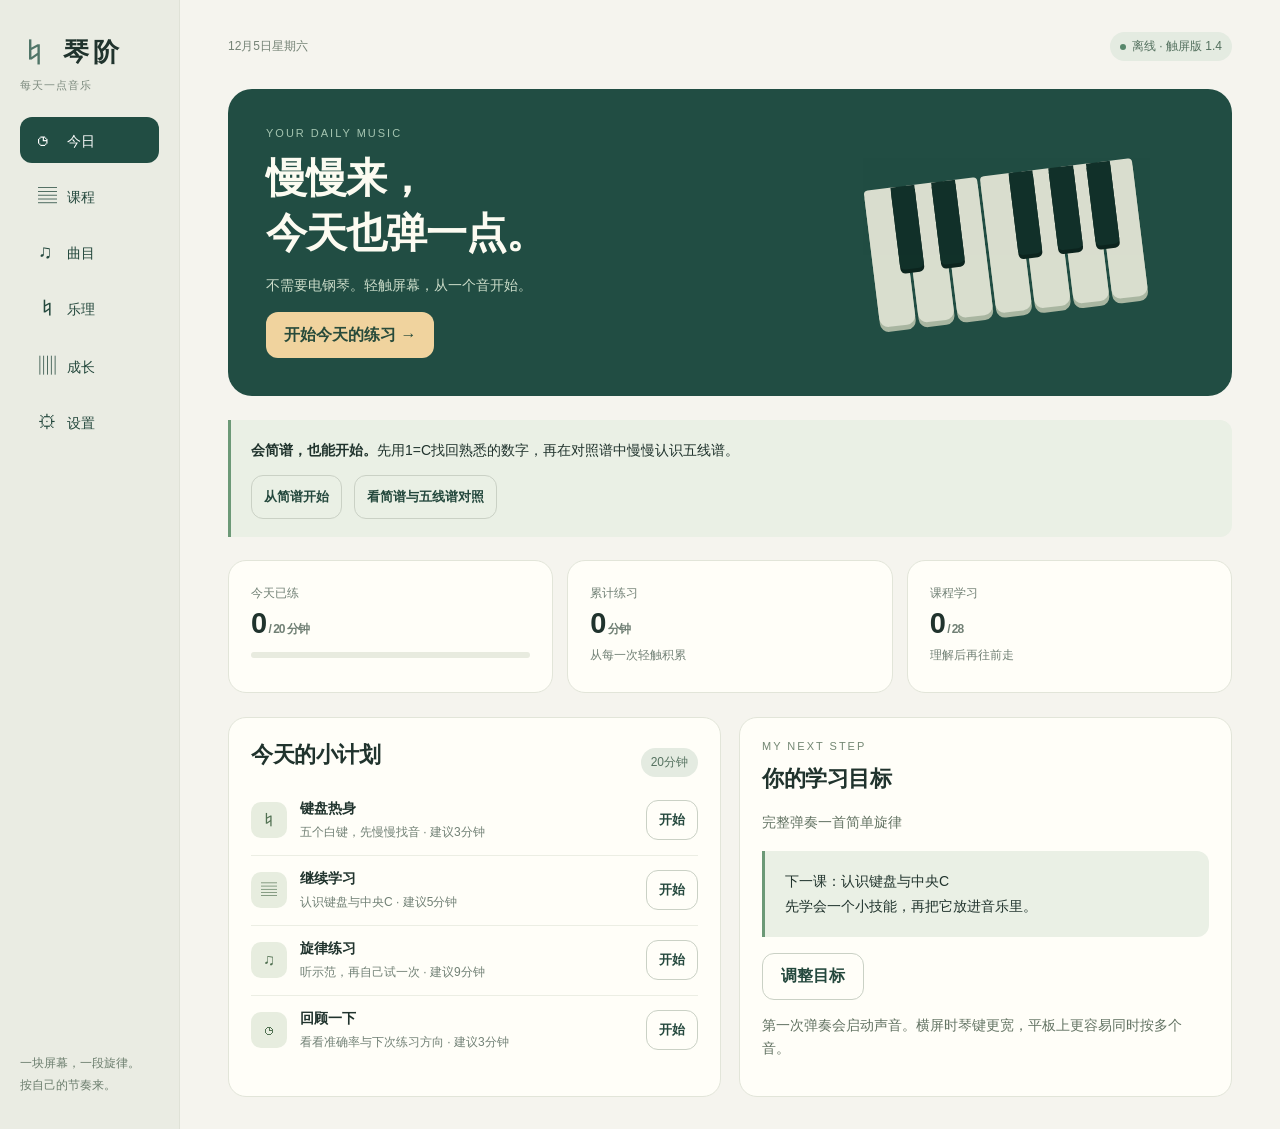
==== ios/Web/index.html @ ae4d6d0a "Add offline iPad app and unsigned IPA cloud build" ====
<!doctype html>
<html lang="zh-CN">
<head>
  <meta charset="UTF-8">
  <meta http-equiv="Content-Security-Policy" content="default-src 'self'; script-src 'self'; style-src 'self' 'unsafe-inline'; img-src 'self' data:; media-src 'self' blob:; connect-src 'none'; object-src 'none'; base-uri 'none'; form-action 'none'">
  <meta name="viewport" content="width=device-width, initial-scale=1, viewport-fit=cover">
  <meta name="theme-color" content="#214d43">
  <title>琴阶 · 每天一点音乐</title>
  <link rel="stylesheet" href="style.css">
</head>
<body>
  <div id="app"></div>
  <div id="toast" role="status" aria-live="polite"></div>
  <script src="core.js"></script>
  <script src="notation.js"></script>
  <script src="content.js"></script>
  <script src="teaching.js"></script>
  <script src="repertoire.js"></script>
  <script src="audio.js"></script>
  <script src="library.js"></script>
  <script src="app.js"></script>
</body>
</html>
---- ios/Web/style.css ----
@font-face{font-family:system;src:local('Noto Sans CJK SC')}*{box-sizing:border-box}html,body{margin:0;min-height:100%;background:#f5f4ee;color:#20332d;font-family:system,-apple-system,"Segoe UI",sans-serif}button,input,select{font:inherit}button{cursor:pointer;border:0;touch-action:manipulation}button:disabled{opacity:.45;cursor:default}button:focus-visible,a:focus-visible{outline:3px solid #e3a658;outline-offset:3px}button,input,select{border-radius:12px}button{padding:12px 18px;background:#e7eae1;color:#24483d;font-weight:600;min-height:46px}button.primary{background:#214d43;color:#fff}button.outline{background:transparent;border:1px solid #cad1c5}button.small{padding:9px 12px;min-height:40px;font-size:13px}button.active{background:#214d43;color:#fff}button.danger{color:#ab4036;background:#fceae6}input,select{padding:12px;background:#fff;border:1px solid #d3d8cb;color:#20332d}input[type=range]{padding:0;accent-color:#214d43;min-width:100px}h1,h2,h3,p{margin-top:0}h1{font-size:clamp(26px,3.2vw,42px);font-weight:650;letter-spacing:-1px;margin-bottom:12px}h2{font-size:22px;letter-spacing:-.5px;margin-bottom:16px}h3{font-size:17px;margin-bottom:8px}p{line-height:1.8}small,.muted{color:#718075}small{font-size:12px}.shell{display:grid;grid-template-columns:180px minmax(0,1fr);min-height:100vh}.sidebar{background:#eaece3;border-right:1px solid #dfe2d7;padding:32px 20px;display:flex;flex-direction:column;gap:24px}.brand{font-size:26px;letter-spacing:4px;font-weight:700;display:flex;align-items:center;gap:9px}.brand span{font-size:30px;font-weight:400;color:#507568}.brand-sub{font-size:11px;margin-top:5px;color:#7c8a7e;letter-spacing:1px}.nav{display:flex;flex-direction:column;gap:8px}.nav button{text-align:left;background:transparent;font-size:14px;font-weight:500}.nav button.active{background:#214d43;color:#fff}.nav-icon{font-size:19px;display:inline-block;width:29px}.side-note{margin-top:auto;font-size:12px;line-height:1.9;color:#6c7e6e}.main{padding:28px 36px;min-width:0;max-width:1500px;width:100%;margin:auto}.topline{display:flex;align-items:center;justify-content:space-between;margin-bottom:28px;font-size:12px;color:#748275}.tag{display:inline-flex;align-items:center;gap:6px;padding:6px 10px;border-radius:25px;background:#e4ebe1;font-size:12px;color:#54715f}.dot{width:6px;height:6px;border-radius:50%;background:#57876b}.eyebrow{font-size:11px;letter-spacing:2px;color:#738773;margin-bottom:12px}.row{display:flex;align-items:center;gap:12px;flex-wrap:wrap}.between{justify-content:space-between}.hero{background:#214d43;color:#fcfbf1;border-radius:24px;padding:32px;display:grid;grid-template-columns:1.4fr 1fr;gap:24px;margin-bottom:24px;overflow:hidden}.hero p{color:#cbdcc9;font-size:14px}.hero .eyebrow{color:#a5c5b1}.hero button{background:#f0d39e;color:#284b3b}.mini-piano{height:138px;max-width:270px;align-self:center;position:relative;display:flex;gap:3px;transform:rotate(-7deg);margin:20px auto;width:100%;opacity:.9}.mini-piano i{height:100%;background:#eeeede;flex:1;border-radius:4px 4px 9px 9px;box-shadow:0 5px 0 #b8c2ac}.mini-piano b{position:absolute;top:0;width:9%;height:60%;background:#102e27;border-radius:0 0 5px 5px;box-shadow:0 4px 0 #0a211b}.stats{display:grid;grid-template-columns:repeat(3,1fr);gap:14px;margin-bottom:24px}.stat,.card{background:#fffef8;border:1px solid #e2e5d9;border-radius:18px;padding:22px}.stat strong{display:block;font-size:29px;letter-spacing:-1px;margin:5px 0}.stat span{font-size:12px;color:#718075}.grid{display:grid;grid-template-columns:repeat(2,minmax(0,1fr));gap:18px}.grid.three{grid-template-columns:repeat(3,minmax(0,1fr))}.card p{font-size:14px;color:#637363;margin-bottom:15px}.task{display:flex;align-items:center;gap:13px;padding:14px 0;border-bottom:1px solid #eceee4}.task:last-child{border:0}.task-icon{width:36px;height:36px;background:#e7eddf;border-radius:10px;display:grid;place-items:center;color:#517152}.task-text{flex:1}.task-text b{font-size:14px;display:block;margin-bottom:4px}.section-title{display:flex;justify-content:space-between;align-items:center;margin:30px 0 15px}.section-title h2{margin:0}.progress{height:6px;background:#e8ebdf;border-radius:10px;overflow:hidden;margin:12px 0}.progress div{background:#6e9575;height:100%;border-radius:10px}.badge{display:inline-block;font-size:11px;padding:5px 8px;border-radius:7px;background:#eeeedd;color:#657557;margin-bottom:12px}.badge.done{background:#deebdf;color:#396c4d}.lesson-grid{display:grid;grid-template-columns:repeat(3,minmax(0,1fr));gap:14px}.lesson-card{display:flex;flex-direction:column}.lesson-card p{flex:1}.lesson-card button{align-self:flex-start}.reading{max-width:860px}.reading .card{margin:18px 0}.reading li{margin:12px 0;line-height:1.8;font-size:15px}.callout{padding:18px 20px;background:#eaf0e5;border-left:3px solid #6c9977;border-radius:0 12px 12px 0;margin:16px 0;font-size:14px;line-height:1.8}.tabs{display:flex;gap:8px;flex-wrap:wrap;margin:20px 0}.tabs button{font-size:13px}.practice-head{display:flex;gap:14px;justify-content:space-between;align-items:flex-start;margin-bottom:12px}.practice-head h1{font-size:27px;margin:7px 0}.practice-options{display:flex;gap:14px;align-items:center;flex-wrap:wrap;background:#fffef8;border:1px solid #e2e5d9;border-radius:14px;padding:13px 18px;margin:16px 0}.practice-options label{font-size:13px;display:flex;align-items:center;gap:8px}.score-panel{background:#fffef8;border:1px solid #e0e5d7;border-radius:20px;padding:18px;min-height:205px}.score-scroll{overflow:auto;padding:8px 0;scrollbar-width:thin}.score-scroll svg{display:block;min-width:100%;height:150px}.feedback{display:flex;justify-content:space-between;align-items:center;gap:10px;padding:12px 0 0;border-top:1px solid #edf0e5;font-size:14px;min-height:49px}.feedback strong{color:#2e6a4d}.feedback.error strong{color:#af6039}.keyboard-wrap{background:#dce3d6;border-radius:18px;padding:12px;margin:16px 0;touch-action:none;user-select:none;-webkit-user-select:none}.keyboard-toolbar{display:flex;justify-content:space-between;align-items:center;gap:8px;margin-bottom:10px;font-size:12px;color:#5b725f}.keyboard{height:clamp(160px,23vh,255px);position:relative;display:flex;gap:3px;touch-action:none}.key{padding:0;min-height:0;position:relative;display:flex;justify-content:center;align-items:flex-end;font-weight:400;touch-action:none;user-select:none;-webkit-user-select:none;-webkit-tap-highlight-color:transparent}.white{flex:1;background:linear-gradient(#fffef9,#f5f4e9);border-radius:3px 3px 9px 9px;color:#7a8271;border-bottom:5px solid #c2ccbb}.black{position:absolute;top:0;height:61%;width:4.8%;background:linear-gradient(#33483c,#1b3027);border-radius:0 0 6px 6px;color:#b8cabc;z-index:2;border-bottom:4px solid #10251b}.key span{padding-bottom:13px;font-size:12px;pointer-events:none}.black span{font-size:9px}.key.target{background:linear-gradient(#e0edcb,#c9deb4)}.black.target{background:linear-gradient(#5d8360,#385b3f)}.key.pressed{background:#dfb67b!important;border-bottom-color:#b98b52;transform:translateY(2px)}.transport{display:flex;justify-content:center;gap:10px;flex-wrap:wrap;margin:14px 0}.practice-tip{text-align:center;font-size:12px;color:#7a8979}.note-chip{display:inline-block;padding:6px 10px;background:#e8eddf;border-radius:8px;margin:3px;color:#355441;font-size:13px}.heatmap{display:grid;grid-template-columns:repeat(7,1fr);gap:7px;margin:16px 0}.day{aspect-ratio:1;border-radius:7px;background:#edf0e5;display:flex;flex-direction:column;align-items:center;justify-content:center;color:#809076;font-size:11px;gap:3px}.day.played{background:#c8dcbd;color:#31583a}.day.today{outline:2px solid #426f4e;outline-offset:1px}.history-item{padding:14px 0;border-bottom:1px solid #edf0e5;font-size:14px}.history-item small{display:block;margin-top:5px}.field{display:flex;flex-direction:column;gap:9px;margin:20px 0;font-size:14px}.quiz-options{display:flex;flex-wrap:wrap;gap:10px;margin:15px 0}.quiz-options button{min-width:90px}.result{background:#e7efdf;border:1px solid #cbdcc0;padding:22px;border-radius:16px;margin-top:14px}.result h2{margin-bottom:12px}.result p{margin:9px 0;font-size:14px}.empty{text-align:center;padding:24px;color:#798677}#toast{position:fixed;bottom:22px;left:50%;transform:translateX(-50%);background:#203e32;color:#fff;padding:13px 22px;border-radius:12px;z-index:20;max-width:90%;opacity:0;pointer-events:none;transition:opacity .15s;font-size:14px}#toast.show{opacity:1}.audio-note{font-size:12px;line-height:1.6;color:#7b8574;margin-top:14px}.lesson-number{font-size:24px;color:#91a489;margin-bottom:12px;font-weight:300}.footer-note{margin-top:24px;color:#82907c;font-size:12px;line-height:1.8}.knowledge-buttons button{font-size:13px}.settings-grid{max-width:780px}.filter-label{font-size:12px;color:#75836c;margin-right:6px}
@media(min-width:1200px){.main{padding:32px 48px}.keyboard{height:240px}.hero{padding:38px}}
@media(max-width:950px){.shell{grid-template-columns:85px minmax(0,1fr)}.sidebar{padding:25px 10px}.brand{font-size:20px;justify-content:center;letter-spacing:0}.brand span,.brand-sub,.side-note{display:none}.nav button{text-align:center;padding:12px 3px;font-size:11px}.nav-icon{display:block;margin:auto;width:auto;font-size:22px;margin-bottom:5px}.main{padding:22px}.lesson-grid{grid-template-columns:repeat(2,minmax(0,1fr))}.grid.three{grid-template-columns:repeat(2,minmax(0,1fr))}.hero{padding:25px}.keyboard{height:190px}}
@media(max-width:600px){.shell{display:block}.sidebar{position:fixed;bottom:0;left:0;right:0;height:68px;padding:6px;background:#eaece3;z-index:10;border-top:1px solid #d5dece}.brand{display:none}.nav{flex-direction:row;gap:2px;justify-content:space-around}.nav button{flex:1;min-height:54px;padding:4px;font-size:10px}.nav-icon{font-size:19px;margin-bottom:2px}.main{padding:18px 14px 85px}.topline{margin-bottom:20px}.hero{grid-template-columns:1fr;padding:23px}.mini-piano{display:none}.stats{gap:8px}.stat{padding:13px}.stat strong{font-size:24px}.grid,.grid.three,.lesson-grid{grid-template-columns:1fr}.keyboard-wrap{padding:8px}.keyboard{gap:2px;height:165px}.key span{font-size:9px}.black span{font-size:7px}.keyboard-toolbar{font-size:10px}.practice-head h1{font-size:23px}.practice-options{padding:12px;gap:9px}.practice-options label{font-size:12px}.transport button{padding:12px;font-size:12px}.score-panel{padding:12px}.feedback{font-size:12px}.card{padding:19px}}
@media(max-height:680px) and (min-width:601px){.main{padding-top:14px;padding-bottom:16px}.topline{margin-bottom:15px}.practice-options{margin:10px 0}.score-panel{min-height:165px;padding:10px 16px}.score-scroll svg{height:120px}.keyboard{height:155px}.keyboard-wrap{margin:10px 0}.transport{margin:9px 0}.practice-head h1{font-size:23px}}
.main{margin:0 auto}.practice-main .topline{display:none}
/* Keep notation readable while keeping the transport visible on a tablet. */
.practice-main .score-scroll svg{height:150px!important}
@media(max-height:680px) and (min-width:601px){.practice-main .score-scroll svg{height:110px!important}.practice-main .keyboard{height:130px!important}}
.notation-control{display:inline-flex;align-items:center;gap:8px;font-size:13px}.notation-control select{padding:9px;width:110px}.practice-options #mode{width:180px}.practice-options #range{width:108px}.practice-options #bpm{width:100px}.practice-options label{white-space:nowrap}.notation-help{font-size:12px;color:#66785c;line-height:1.6;margin:8px 3px}.score-name{display:block;font-size:11px;color:#7d8c71;padding:2px 10px}.score-pair{width:max-content;min-width:100%}.score-pair svg{min-width:0}.key-number{display:block;position:relative;font-size:17px;font-weight:600;line-height:1.1;margin:10px 0 6px}.key-number i,.key-number em{position:absolute;font-style:normal;left:0;right:0;text-align:center;font-size:15px;line-height:7px}.key-number i{top:-9px}.key-number em{bottom:-7px}.key span small{display:block;color:inherit;font-size:10px;opacity:.8}.black .key-number{font-size:12px}.black span small{font-size:8px}.question-block{padding:14px 0;border-bottom:1px solid #e8ecdF;margin-bottom:20px}.answer-explanation{padding:12px;border-radius:9px;background:#eef3e7;font-size:14px;line-height:1.8}.answer-explanation.correct{color:#396d48}.answer-explanation.retry{color:#96613f;background:#f9f0df}.mistake{color:#986448!important}.table-scroll{overflow:auto}.bridge-table{width:100%;border-collapse:collapse;font-size:14px;white-space:nowrap}.bridge-table th{text-align:left;color:#6c7d60;font-size:12px;background:#f0f3e8}.bridge-table th,.bridge-table td{padding:11px 12px;border-bottom:1px solid #e9eddf}.bridge-number{font-size:22px;color:#365b3e}.lesson-score{background:#f6f7ef;border-radius:12px;padding:8px}.lesson-score svg{height:160px}.lesson-score .score-pair svg{height:145px}.reading .card h2{font-size:20px}.settings-grid .notation-control{margin:15px 0 22px}.learning-intro{margin:0 0 23px}.reading .score-scroll{overscroll-behavior-x:contain}
@media(min-width:601px) and (max-height:900px){.practice-main.compare-mode .score-scroll svg{height:100px!important}.practice-main.compare-mode .keyboard{height:125px!important}.practice-main.compare-mode .notation-help{margin:5px 3px}.practice-main.compare-mode .practice-tip{font-size:11px}.practice-main.compare-mode .practice-options{gap:10px}}
@media(max-width:600px){.notation-control select{width:110px}.key-number{font-size:13px}.black .key-number{font-size:10px}.key span small{font-size:8px}.black span small{font-size:7px}.bridge-table th,.bridge-table td{padding:9px 7px}.practice-options #mode{width:176px}.practice-options{gap:9px}.score-pair svg{height:130px!important}}
@media(min-width:601px) and (max-height:900px){.practice-main{padding:14px 24px}.practice-main .practice-head .eyebrow{display:none}.practice-main .practice-head h1{font-size:23px;margin:0 0 7px}.practice-main .practice-options{padding:8px 14px;margin:10px 0}.practice-main .practice-options select{padding:9px}.practice-main .score-panel{min-height:150px;padding:10px 14px}.practice-main .score-scroll{padding:4px 0}.practice-main .score-scroll svg{height:80px}.practice-main .feedback{min-height:32px;padding-top:8px}.practice-main .keyboard-wrap{padding:8px 10px;margin:10px 0}.practice-main .keyboard{height:145px}.practice-main .keyboard-toolbar{margin-bottom:8px}.practice-main .keyboard-toolbar button{padding:6px 10px;min-height:30px}.practice-main .transport{margin:8px 0}.practice-main .practice-tip{margin-bottom:8px}}
.guide-invite{display:flex;justify-content:space-between;align-items:center;gap:12px;background:#e8eedf;border-radius:12px;padding:9px 14px;font-size:13px}.guide-panel{padding:12px 16px;background:#e7efdf;border:1px solid #d1dfc2;border-radius:15px}.guide-panel p{font-size:13px;margin:7px 0;line-height:1.6}.guide-steps{display:flex;gap:16px;color:#829174;font-size:13px}.guide-steps .current{color:#244f3d;font-weight:700}.guide-result{border-top:1px solid #cfddc0;margin:14px 0;padding-top:5px}.keyboard-toolbar label{display:flex;align-items:center;gap:7px}.keyboard-toolbar select{padding:6px 8px;border-radius:9px;font-size:12px}.keyboard-caption{margin-right:auto}.repeat-control{display:flex;align-items:center;gap:6px;font-size:12px;color:#5e735c;padding:8px}.repeat-control input{accent-color:#214d43;width:17px;height:17px}.practice-options #bar-first,.practice-options #bar-last{width:55px}.key.replaying{background:#d0b88f!important;border-bottom-color:#b99262}.replay-library{margin-top:20px}.replay-row{padding:10px 0;border-bottom:1px solid #e2e8d8;font-size:14px}.replay-row:last-child{border:0}.result>small{display:block;margin-top:13px;line-height:1.7}
.guide-panel p{margin:3px 0}.practice-main .practice-head{margin-bottom:10px}
@media(min-width:601px) and (max-height:900px){.practice-main .score-scroll svg{height:110px!important}.practice-main.compare-mode .score-scroll svg{height:80px!important}.practice-main .guide-panel{padding:8px 12px}.practice-main .guide-panel .row button{min-height:30px;padding:6px 10px}.practice-main .guide-panel>button{min-height:32px;padding:6px 14px}.practice-main .practice-options{gap:8px 12px}.practice-main .keyboard{height:160px}.practice-main .keyboard-caption{display:none}.practice-main .guide-invite{padding:6px 12px}}
@media(max-width:600px){.guide-invite{font-size:12px;padding:9px}.guide-steps{gap:8px;font-size:12px}.guide-panel{padding:10px}.keyboard-toolbar{flex-wrap:wrap}.keyboard-caption{display:none}.practice-options #bar-first,.practice-options #bar-last{width:53px}.replay-row{gap:10px}}
.song-path{border-left:3px solid #92aa77;background:#eaf0e1;padding:12px 16px;border-radius:0 12px 12px 0;font-size:14px;line-height:1.7;margin:20px 0}.catalog-tools{justify-content:space-between;margin:20px 0}.catalog-tools label{font-size:13px;display:flex;align-items:center;gap:10px}.catalog-tools input{width:260px;max-width:100%}.song-skills{display:flex;gap:5px;flex-wrap:wrap;margin-bottom:14px}.song-skills span{font-size:11px;background:#edf1e5;color:#597150;padding:5px 7px;border-radius:6px}.song-card .badge{align-self:flex-start}.song-card details{border-top:1px solid #e5eadc;padding:12px 0;font-size:12px;color:#65775c;margin-bottom:8px}.song-card summary,.piece-plan summary{cursor:pointer;line-height:1.6}.song-card details p{margin:10px 0;font-size:12px}.song-card ol,.piece-plan ol{padding-left:20px;line-height:1.8}.song-card details small{display:block;line-height:1.7}.song-card .row{gap:6px}.piece-plan{padding:7px 12px;background:#f0f3e7;border-radius:10px;margin:8px 0;font-size:12px;color:#536a50}.piece-plan p{margin:9px 0;line-height:1.7}.song-card h3{line-height:1.6}.tabs .filter-label{align-self:center;min-width:30px}
@media(max-width:600px){.catalog-tools label{width:100%}.catalog-tools input{flex:1;min-width:0}.song-path{font-size:12px}.song-card h3{font-size:17px}}
@media(min-width:601px) and (max-height:900px){.practice-main.compare-mode .notation-help{display:none}.practice-main .piece-plan{padding:4px 12px;margin:5px 0}.practice-main .practice-options #bpm{width:85px}.practice-main .practice-options label{gap:6px}}
@media(min-width:601px) and (max-height:900px){.practice-main.compare-mode .keyboard{height:120px!important}.practice-main .guide-panel{padding:6px 12px}}
.library-tools{display:flex;justify-content:space-between;align-items:center;gap:18px;background:#e9efdf;padding:18px;border-radius:15px;margin:20px 0}.library-tools b{font-size:15px}.library-tools small{display:block;line-height:1.6;margin-top:7px}.import-help{padding:12px 18px;font-size:13px;margin:14px 0}.import-help summary{cursor:pointer}.import-help li{line-height:1.8;margin:7px 0}.import-help p{font-size:12px;margin-bottom:0}.import-preview{margin:24px 0;max-width:850px}.import-preview article{padding:16px 0;border-bottom:1px solid #e1e8d7}.import-preview article:last-child{border:0}.import-preview small{line-height:1.7;display:block}.import-preview p{margin:12px 0}.remove-song{background:transparent;color:#8c7962;font-size:11px!important;margin-top:10px;min-height:30px!important;padding:4px 0!important}.import-error{font-size:13px;overflow-wrap:anywhere}
@media(max-width:950px){.library-tools{flex-direction:column;align-items:flex-start}.library-tools .row{gap:8px}}
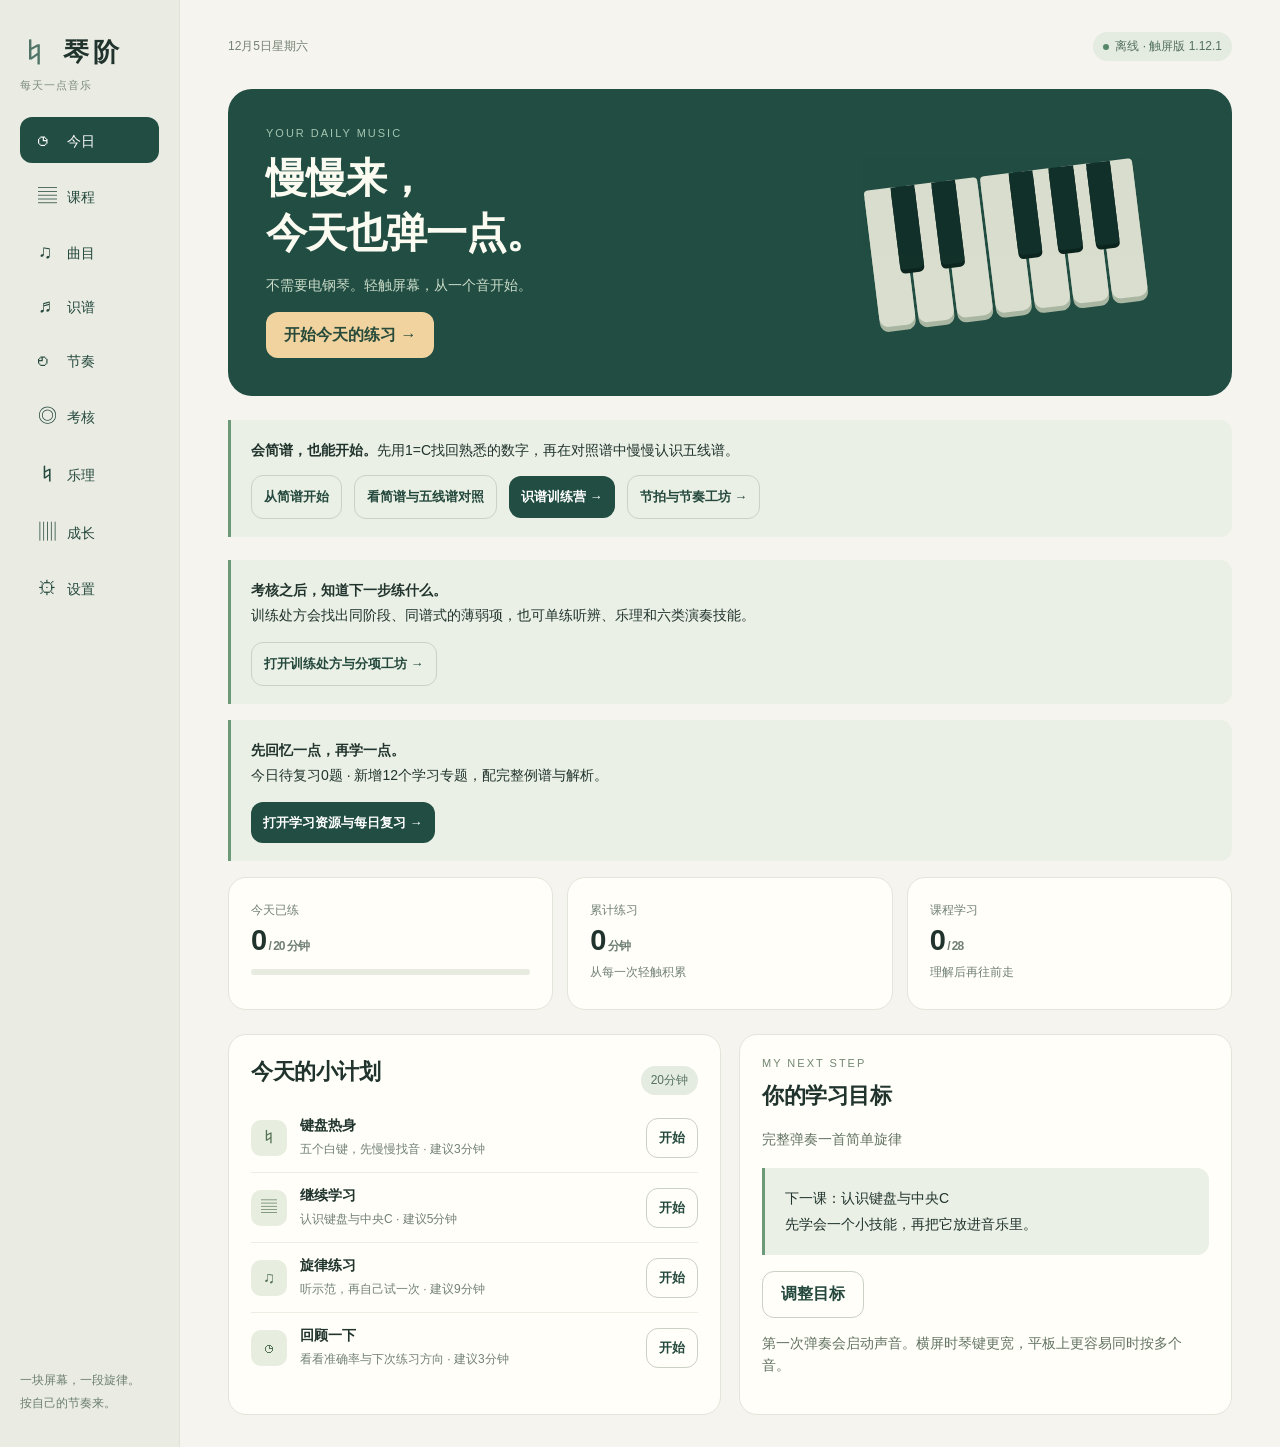
==== commit c454944e: "Publish Qinjie 1.12.1 Android and iPad source with offline piano samples" ====
--- a/ios/Web/index.html
+++ b/ios/Web/index.html
@@ -11,6 +11,12 @@
 <body>
   <div id="app"></div>
   <div id="toast" role="status" aria-live="polite"></div>
+  <script src="exam-core.js"></script>
+  <script src="coach.js"></script>
+  <script src="learning-content.js"></script>
+  <script src="learning-core.js"></script>
+  <script src="practice-review.js"></script>
+  <script src="rhythm-core.js"></script>
   <script src="core.js"></script>
   <script src="notation.js"></script>
   <script src="content.js"></script>
@@ -18,6 +24,12 @@
   <script src="repertoire.js"></script>
   <script src="audio.js"></script>
   <script src="library.js"></script>
+  <script src="training.js"></script>
+  <script src="exam-content.js"></script>
+  <script src="drill-content.js"></script>
+  <script src="exam.js"></script>
+  <script src="learning-ui.js"></script>
+  <script src="rhythm-ui.js"></script>
   <script src="app.js"></script>
 </body>
 </html>
--- a/ios/Web/style.css
+++ b/ios/Web/style.css
@@ -21,3 +21,74 @@
 @media(min-width:601px) and (max-height:900px){.practice-main.compare-mode .keyboard{height:120px!important}.practice-main .guide-panel{padding:6px 12px}}
 .library-tools{display:flex;justify-content:space-between;align-items:center;gap:18px;background:#e9efdf;padding:18px;border-radius:15px;margin:20px 0}.library-tools b{font-size:15px}.library-tools small{display:block;line-height:1.6;margin-top:7px}.import-help{padding:12px 18px;font-size:13px;margin:14px 0}.import-help summary{cursor:pointer}.import-help li{line-height:1.8;margin:7px 0}.import-help p{font-size:12px;margin-bottom:0}.import-preview{margin:24px 0;max-width:850px}.import-preview article{padding:16px 0;border-bottom:1px solid #e1e8d7}.import-preview article:last-child{border:0}.import-preview small{line-height:1.7;display:block}.import-preview p{margin:12px 0}.remove-song{background:transparent;color:#8c7962;font-size:11px!important;margin-top:10px;min-height:30px!important;padding:4px 0!important}.import-error{font-size:13px;overflow-wrap:anywhere}
 @media(max-width:950px){.library-tools{flex-direction:column;align-items:flex-start}.library-tools .row{gap:8px}}
+.reading-round{max-width:1040px;margin:20px auto}.reading-round h2{margin-top:20px;font-size:22px}.reading-question{display:flex;justify-content:center;background:#f4f6ed;border-radius:16px;margin:16px 0}.reading-question>svg{height:180px;width:168px}.reading-choices{display:grid;grid-template-columns:repeat(4,minmax(0,1fr));gap:12px}.reading-choice{padding:8px;background:#fffef8;border:2px solid #d9dfcf;display:flex;flex-direction:column;align-items:center}.reading-choice>span{font-size:12px}.reading-choice svg{width:100%;max-width:168px;height:160px}.reading-choice:disabled{opacity:1}.reading-choice.is-correct{border-color:#398267;background:#e6f1e2}.reading-choice.is-wrong{border-color:#b96551;background:#f9e7df}.reading-feedback{line-height:1.8;margin-top:20px;color:#54715f}.reading-feedback p{margin:8px 0}.reading-error{background:#f7ebe0}.reading-pair{display:flex;justify-content:center;gap:12px}.reading-pair svg{width:168px;height:145px;max-width:45%}.reading-mode-list{display:flex;flex-direction:column;gap:12px}.reading-weak{display:flex;flex-wrap:wrap;gap:8px;margin:16px 0}.reading-result{margin:20px 0}.reading-main .history-item small{display:block;margin-top:7px}.reading-keyboard{height:175px}.reading-round .keyboard-wrap{overflow-x:auto}.reading-main .field{display:flex;flex-direction:column;gap:8px;margin:14px 0}.reading-main .card>small{display:block;line-height:1.7;margin-top:12px}
+@media(max-width:950px){.reading-choices{grid-template-columns:repeat(2,minmax(0,1fr))}.reading-choice svg{height:130px}.reading-round h2{font-size:19px}}
+/* Offline recorded piano controls */
+.practice-options #timbre{max-width:220px}
+.timbre-card>label{display:flex;gap:12px;align-items:center;margin-bottom:16px}
+.timbre-card select{flex:1;min-width:0;max-width:100%}
+.timbre-card [data-audio-status]{display:block;color:#54715f;margin:14px 0}
+.practice-audio-status{display:block;margin-top:12px}
+[hidden]{display:none!important}
+.audio-preparation{display:flex;align-items:center;gap:10px;flex-wrap:wrap;margin:8px 0;font-size:12px;min-width:0}
+.audio-preparation small{overflow-wrap:anywhere;flex:1;min-width:160px}
+.audio-preparation progress{width:150px;max-width:100%;height:8px;accent-color:#214d43}
+.timbre-card .audio-preparation [data-audio-status]{margin:4px 0}
+.audio-check{border-top:1px solid #d9e0d2;margin:18px 0 0;padding-top:16px}
+.audio-check p{font-size:13px;line-height:1.75;margin:10px 0}
+.audio-check .row{flex-wrap:wrap}
+.audio-diagnostic{margin-top:16px;font-size:12px}
+.audio-diagnostic summary{cursor:pointer}
+.audio-diagnostic textarea{width:100%;max-width:100%;min-width:0;font-family:monospace;font-size:11px;line-height:1.5;border:1px solid #d3d8cb;border-radius:10px;padding:10px;resize:vertical;margin-bottom:10px;background:#fffef8;color:#365144}
+.rhythm-workshop{display:grid;gap:20px;grid-template-columns:minmax(250px,.8fr) minmax(0,1.6fr);align-items:start;margin:22px 0}
+.rhythm-controls{display:flex;flex-wrap:wrap;gap:14px;margin:18px 0;align-items:center}.rhythm-controls label{display:flex;align-items:center;gap:8px;font-size:13px}.rhythm-controls input[type=range]{width:120px;min-width:0}.rhythm-controls select{padding:8px;max-width:100%}.rhythm-controls input[type=checkbox]{accent-color:#214d43}
+.rhythm-pulse{display:flex;gap:10px;margin:24px 0}.rhythm-pulse span{display:grid;place-items:center;width:44px;height:44px;border-radius:50%;background:#edf1e5;color:#60775d;font-size:22px}.rhythm-pulse span.current{background:#214d43;color:#fff}
+.rhythm-workshop .row{flex-wrap:wrap}.rhythm-workshop small,.rhythm-result>small{display:block;line-height:1.7;margin-top:10px}
+.rhythm-catalog{display:grid;grid-template-columns:repeat(3,minmax(0,1fr));gap:8px;margin:16px 0 22px}.rhythm-catalog button{text-align:left;white-space:normal}.rhythm-catalog button.selected{background:#214d43;color:#fff}.rhythm-catalog small{color:inherit;margin:0;font-size:10px;opacity:.8}
+.rhythm-count{padding:10px 12px;background:#f1efde;border-radius:10px;font-size:13px}.rhythm-bars{display:grid;grid-template-columns:repeat(2,minmax(0,1fr));gap:12px;margin:16px 0}.rhythm-bar{min-width:0}.rhythm-bar>small{margin:0 0 6px}.rhythm-cells{display:flex;gap:2px;height:65px}.rhythm-cell{min-width:0;display:flex;flex-direction:column;align-items:center;justify-content:center;border-radius:7px;background:#e8eedf;color:#476944}.rhythm-cell b{font-size:20px}.rhythm-cell span{font-size:10px}.rhythm-cell.rest{background:#f1ede3;color:#8d7d64}.rhythm-cell.current{background:#dac399;box-shadow:inset 0 0 0 2px #a88d54}
+.rhythm-actions{margin-top:18px}.rhythm-pad{display:block;width:100%;min-height:115px;margin:20px 0 10px;background:#214d43;color:#fff;font-size:24px;touch-action:none;user-select:none;-webkit-user-select:none}.rhythm-pad span{display:block;font-size:12px;font-weight:400;margin-top:12px}.rhythm-pad.tapped{animation:rhythm-tap .15s ease-out}@keyframes rhythm-tap{from{background:#598d69}to{background:#214d43}}
+.rhythm-result{margin:20px 0}.rhythm-metrics{display:grid;grid-template-columns:repeat(3,minmax(0,1fr));gap:10px;margin:20px 0}.rhythm-metrics>div{background:#edf1e5;padding:14px;border-radius:12px}.rhythm-metrics span{display:block;font-size:12px}.rhythm-metrics b{display:block;font-size:28px;margin:8px 0}.rhythm-metrics small{font-size:11px}
+.rhythm-detail{border-collapse:collapse;width:100%;font-size:13px}.rhythm-detail th,.rhythm-detail td{padding:9px;text-align:left;border-bottom:1px solid #dfe5d8}.rhythm-result details{margin:18px 0}.rhythm-result summary{cursor:pointer}.rhythm-history-row{display:flex;align-items:center;justify-content:space-between;gap:14px;padding:12px 0;border-bottom:1px solid #dfe5d8;font-size:13px}
+@media(max-width:1050px){.rhythm-workshop{grid-template-columns:1fr}.rhythm-workshop>section:first-child .rhythm-controls{margin:12px 0}.rhythm-pulse{margin:16px 0}}
+@media(max-width:650px){.rhythm-catalog{grid-template-columns:repeat(2,minmax(0,1fr))}.rhythm-controls{gap:10px}.rhythm-metrics>div{padding:10px}.rhythm-metrics b{font-size:23px}.rhythm-history-row{flex-wrap:wrap}.rhythm-bars{grid-template-columns:1fr}.rhythm-pad{min-height:110px}}
+@media(prefers-reduced-motion:reduce){.rhythm-pad.tapped{animation:none}}
+.rhythm-active>.muted,.rhythm-active .rhythm-catalog,.rhythm-active .rhythm-controls,.rhythm-active .rhythm-count,.rhythm-active #metro-start{display:none}
+.rhythm-active .rhythm-workshop section>small,.rhythm-active .rhythm-workshop section>p:not(#rhythm-status):not(#rhythm-feedback){display:none}
+.rhythm-active h1{font-size:26px;margin-bottom:8px}.rhythm-active .rhythm-workshop{margin:12px 0}.rhythm-active .rhythm-bars{margin:10px 0}.rhythm-active .rhythm-actions{margin:10px 0}.rhythm-active .rhythm-pad{margin:10px 0;min-height:110px}.rhythm-live-mode{font-size:12px;color:#61765a;margin:10px 0}
+.sample-credits{margin-top:20px;overflow-wrap:anywhere;font-size:13px}
+.sample-credits summary{cursor:pointer}
+.exam-main h1{font-size:clamp(25px,3vw,36px)}
+.exam-station{margin:12px 0}.exam-score{max-height:34vh;overflow:auto;border:1px solid #dfe2d7;border-radius:16px;padding:12px;background:#fffef8}
+.exam-score-row{margin-bottom:10px}.exam-score svg{display:block;min-width:0;width:100%;height:auto;max-height:170px}.exam-score .notation-stack{gap:0}
+.exam-keyboard-wrap{margin:14px 0;overflow-x:auto}.exam-keyboard{height:155px;touch-action:none}.exam-answers{display:grid;grid-template-columns:repeat(2,minmax(0,1fr));gap:12px;margin-top:20px}
+.exam-total{display:block;font-size:42px;color:#214d43;margin:15px 0}.exam-total small{font-size:14px}.exam-stage-report{border-top:1px solid #dfe2d7;padding:16px 0}.exam-stage-report summary,.exam-rules summary{cursor:pointer;font-weight:600;line-height:1.8}
+.exam-metrics{display:grid;grid-template-columns:repeat(3,minmax(0,1fr));gap:10px;margin-top:16px}.exam-metrics>div{background:#edf1e5;border-radius:10px;padding:12px}.exam-metrics span{display:block;font-size:12px}.exam-metrics b{font-size:22px}
+.exam-error-list{max-height:260px;overflow:auto;font-size:13px}.exam-error-list p{margin-bottom:8px}.exam-rules{margin-top:20px}#exam-loading{display:block;margin-top:12px}#exam-cal-tap{min-height:90px;min-width:240px}.exam-question{margin-top:18px}
+.exam-error-list table{width:100%;border-collapse:collapse;margin-top:10px}.exam-error-list th,.exam-error-list td{text-align:left;padding:8px;border-bottom:1px solid #dfe2d7;font-variant-numeric:tabular-nums}
+.coach-plan{margin-top:20px}.coach-prescriptions{display:grid;grid-template-columns:repeat(auto-fit,minmax(220px,1fr));gap:14px}.coach-prescriptions article{background:#edf1e5;padding:16px;border-radius:14px}.coach-prescriptions small{display:block;margin:12px 0}.coach-chart{width:100%;height:180px;display:block}.coach-chart text{font-size:11px;fill:#214d43}.coach-trend-list{font-size:13px;max-height:150px;overflow:auto}.coach-answer-review .callout{margin:20px 0}
+@media(max-width:900px){.coach-prescriptions{grid-template-columns:1fr}.coach-chart{height:150px}}
+@media(max-width:900px){.nav{overflow-x:auto}.exam-score{max-height:30vh}.exam-keyboard{height:145px}.exam-metrics{grid-template-columns:repeat(2,minmax(0,1fr))}.exam-main .row{gap:8px}}
+.learning-editor textarea{display:block;width:100%;max-width:100%;box-sizing:border-box;margin:12px 0;padding:12px;border:1px solid var(--line,#d3dccd);border-radius:12px;background:#fffef8;color:inherit;font:inherit;line-height:1.8;resize:vertical}
+.learning-note-preview{white-space:pre-wrap;overflow-wrap:anywhere;max-height:180px;overflow:auto}
+.learning-summary small,.learning-resource-list small{display:block;margin-top:12px}
+.learning-search{margin:20px 0;flex-wrap:wrap}
+.learning-search label{display:flex;align-items:center;gap:10px}
+.learning-search input{max-width:100%;min-width:0}
+.learning-score>div{margin-bottom:14px;border-bottom:1px solid #e0e6d8;padding-bottom:14px}
+.learning-score svg{display:block;width:100%;min-width:0;height:auto}
+.learning-score .score-pair{width:100%}
+.learning-large.reading,.learning-large .reading{font-size:18px;line-height:1.95}
+.learning-large.reading p,.learning-large .reading p,.learning-large.reading li,.learning-large .reading li{font-size:18px;line-height:1.95}
+.learning-large .reading button,.learning-large.reading button{font-size:16px}
+.learning-review small{display:block;margin:12px 0}
+@media(max-width:650px){.learning-main>.row.between{align-items:flex-start}.learning-main h1{font-size:30px}.learning-search{align-items:stretch}.learning-search label{width:100%}.learning-search input{flex:1}.learning-size{margin-top:8px}.learning-editor .row{flex-wrap:wrap}.learning-score svg{min-width:0}.learning-score{overflow:hidden}}
+.practice-review-panel{border-top:1px solid #cad8c1;padding-top:20px;margin:20px 0}
+.review-bars{display:flex;flex-direction:column;gap:12px;margin:16px 0;max-height:420px;overflow:auto}
+.review-bar{background:#fffef8;border:1px solid #d7e1cd;border-radius:12px;padding:14px;display:flex;justify-content:space-between;gap:14px;flex-wrap:wrap}
+.review-bar p{line-height:1.8;margin:8px 0}
+.practice-review-panel>small{display:block;line-height:1.8;margin:14px 0}
+.review-comparison{background:#f5f1dd;padding:12px;border-radius:10px}
+.review-library{display:grid;gap:18px;margin-top:22px;max-width:920px}
+.review-library details{margin-top:16px}.review-library summary{cursor:pointer;font-weight:600}.review-library p{overflow-wrap:anywhere}
+@media(max-width:650px){.review-bar .row{flex-wrap:wrap}.practice-review-panel .row.between{align-items:flex-start}.review-bar button{white-space:normal}.review-library .row{flex-wrap:wrap}}
+@media(min-width:601px) and (max-height:900px){.practice-main.compare-mode{padding-top:10px}.practice-main.compare-mode .practice-options{margin:6px 0}.practice-main.compare-mode .transport{margin-top:4px}.practice-main.compare-mode .practice-head{margin-bottom:6px}.practice-main.compare-mode .keyboard-toolbar{margin-bottom:4px}.practice-main.compare-mode .guide-panel{padding:4px 12px}}
